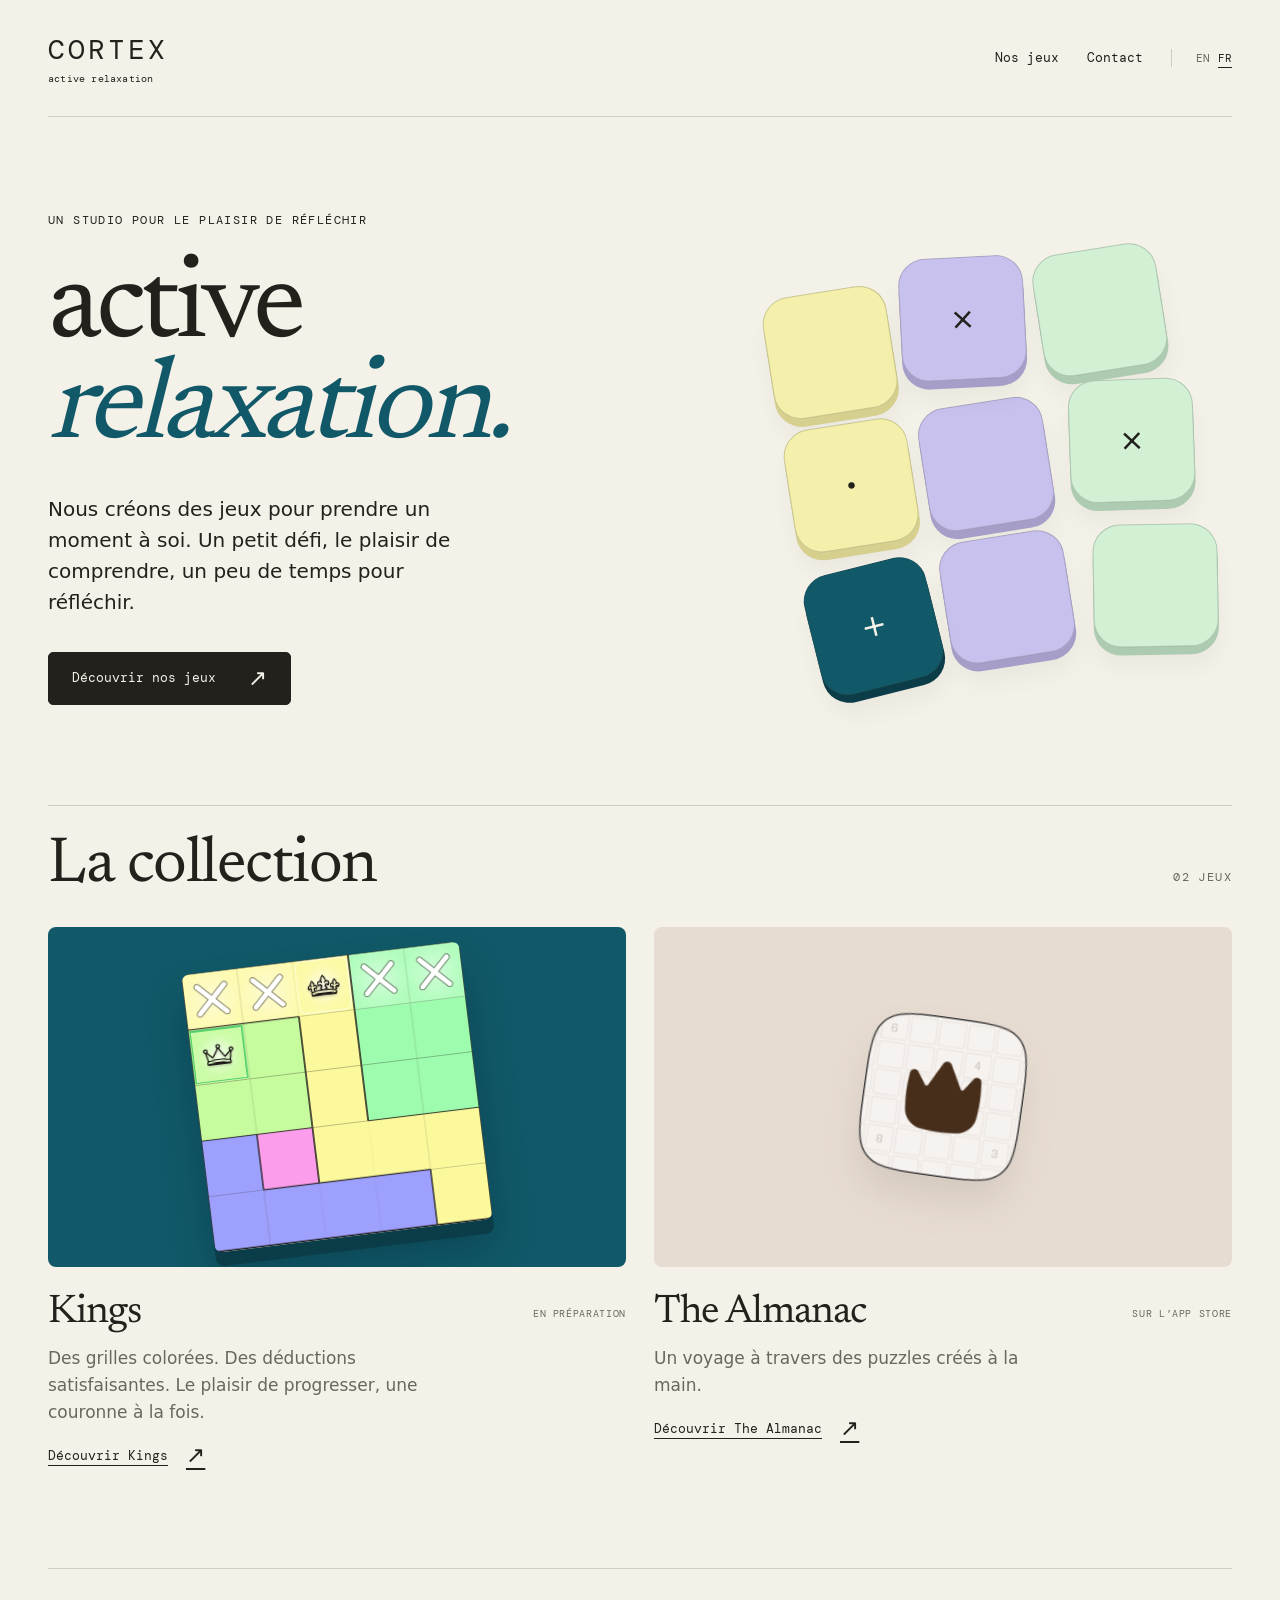
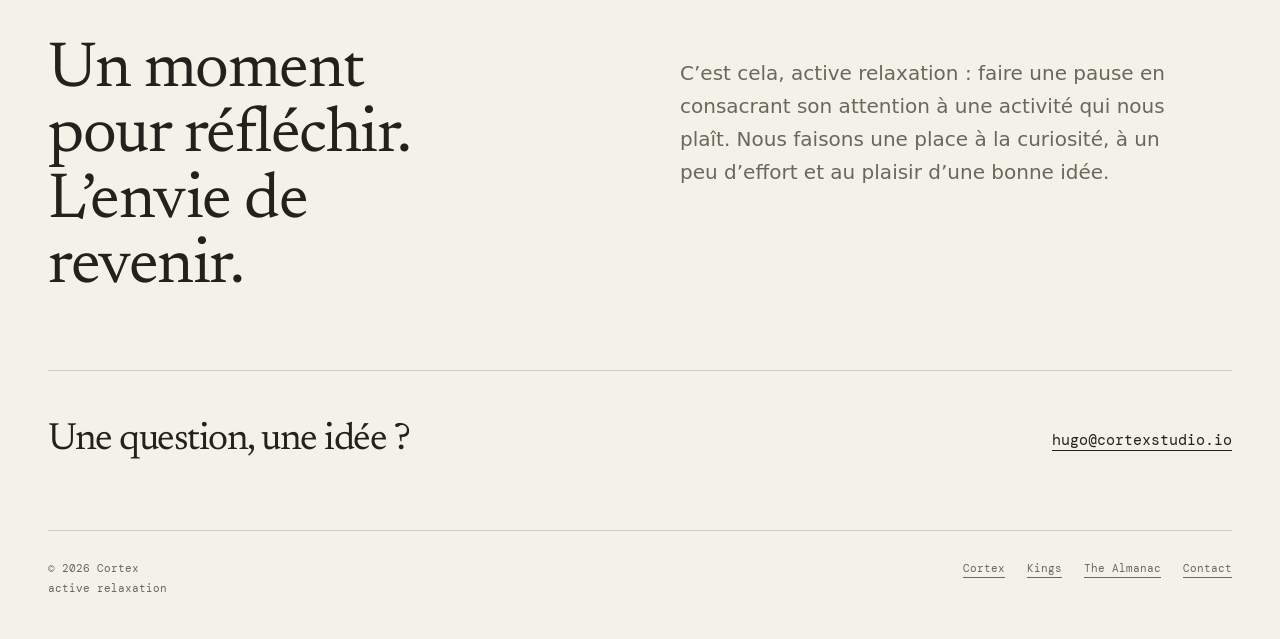
==== fr/index.html @ 21cb0bd0 "Make Cortex the studio home with dedicated game pages" ====
<!doctype html><html lang="fr"><head><meta charset="utf-8"><meta name="viewport" content="width=device-width,initial-scale=1"><title>Cortex — active relaxation</title><meta name="description" content="Nous créons des jeux pour prendre un moment à soi. Un petit défi, le plaisir de comprendre, un peu de temps pour réfléchir."><meta name="theme-color" content="#f4f1e9"><link rel="canonical" href="https://cortexstudio.io/fr/"><link rel="alternate" hreflang="en" href="https://cortexstudio.io/"><link rel="alternate" hreflang="fr" href="https://cortexstudio.io/fr/"><link rel="alternate" hreflang="x-default" href="https://cortexstudio.io/"><meta property="og:title" content="Cortex — active relaxation"><meta property="og:description" content="Nous créons des jeux pour prendre un moment à soi. Un petit défi, le plaisir de comprendre, un peu de temps pour réfléchir."><meta property="og:type" content="website"><meta property="og:url" content="https://cortexstudio.io/fr/"><link rel="stylesheet" href="/assets/site.css"></head><body><a class="skip" href="#main">Aller au contenu</a><div class="wrap"><header class="site-header"><a class="brand" href="/fr/" aria-label="Accueil Cortex"><strong>CORTEX</strong><small>active relaxation</small></a><nav class="site-nav" aria-label="Navigation principale"><a href="/fr/#games">Nos jeux</a><a class="contact-link" href="/fr/#contact">Contact</a><div class="languages"><a lang="en" href="/" >EN</a><a lang="fr" href="/fr/" aria-current="page">FR</a></div></nav></header><main id="main">
 <section class="hero"><div><p class="eyebrow">Un studio pour le plaisir de réfléchir</p><h1 lang="en">active<br><em>relaxation.</em></h1><p class="intro">Nous créons des jeux pour prendre un moment à soi. Un petit défi, le plaisir de comprendre, un peu de temps pour réfléchir.</p><a class="button" href="#games">Découvrir nos jeux<span class="arrow" aria-hidden="true">↗</span></a></div><div class="play-art" aria-hidden="true"><div class="art-grid"><i></i><i>×</i><i></i><i>·</i><i></i><i>×</i><i>+</i><i></i><i></i></div></div></section>
 <section id="games" aria-labelledby="collection"><div class="section-heading"><h2 id="collection">La collection</h2><span class="eyebrow muted">02 jeux</span></div><div class="games">
 <article class="game-card"><a class="game-art" href="/kings/fr/" aria-label="Découvrir Kings"><div class="board-window"><img src="/assets/kings/01-classic.png" alt="Une grille classique Kings colorée, avec des couronnes et des croix placées." width="1206" height="2622"></div></a><div class="card-top"><h3>Kings</h3><span class="tag muted">En préparation</span></div><p>Des grilles colorées. Des déductions satisfaisantes. Le plaisir de progresser, une couronne à la fois.</p><div><a class="text-link" href="/kings/fr/">Découvrir Kings<span class="arrow" aria-hidden="true">↗</span></a></div></article>
 <article class="game-card"><a class="game-art almanac-art" href="/the-almanac/fr/" aria-label="Découvrir The Almanac"><img src="/appicon.png" alt="The Almanac" width="160" height="160" loading="lazy"></a><div class="card-top"><h3>The Almanac</h3><span class="tag muted">Sur l’App Store</span></div><p>Un voyage à travers des puzzles créés à la main.</p><div><a class="text-link" href="/the-almanac/fr/">Découvrir The Almanac<span class="arrow" aria-hidden="true">↗</span></a></div></article></div></section>
 <section class="manifesto"><h2>Un moment pour réfléchir.<br>L’envie de revenir.</h2><p>C’est cela, active relaxation : faire une pause en consacrant son attention à une activité qui nous plaît. Nous faisons une place à la curiosité, à un peu d’effort et au plaisir d’une bonne idée.</p></section><section id="contact" class="contact"><h2>Une question, une idée ?</h2><a href="mailto:hugo@cortexstudio.io">hugo@cortexstudio.io</a></section></main><footer class="site-footer"><div>© 2026 Cortex<br>active relaxation</div><nav aria-label="Liens utiles"><a href="/fr/">Cortex</a><a href="/kings/fr/">Kings</a><a href="/the-almanac/fr/">The Almanac</a><a href="mailto:hugo@cortexstudio.io">Contact</a></nav></footer></div></body></html>
---- assets/site.css ----
@font-face{font-family:DM;src:url('/assets/fonts/DMMono-Regular.ttf') format('truetype');font-display:swap}
@font-face{font-family:Newsreader;src:url('/assets/fonts/Newsreader-Regular.ttf') format('truetype');font-display:swap}
:root{color-scheme:light;--paper:#f4f1e9;--ink:#22211c;--muted:#68685c;--line:#cecec0;--teal:#115968;--mint:#d2f0d4;--yellow:#f4efaa;--lavender:#c9c1ed}
*{box-sizing:border-box}html{scroll-behavior:smooth;scroll-padding-top:30px}body{margin:0;background:var(--paper);color:var(--ink);font:17px/1.65 system-ui,sans-serif}img{max-width:100%;display:block;height:auto}a{color:inherit;text-underline-offset:5px}a:focus-visible,summary:focus-visible{outline:3px solid var(--teal);outline-offset:6px}h1,h2,h3,p{margin:0}h1,h2,h3{font-family:Newsreader,Georgia,serif;font-weight:400;line-height:1.02}h2{font-size:clamp(36px,5vw,64px);letter-spacing:-1.5px}h3{font-size:40px;letter-spacing:-1px}.wrap{width:min(1200px,calc(100% - 96px));margin:auto}.mono,.eyebrow,.button,.languages,.site-nav{font-family:DM,monospace}.eyebrow{font-size:12px;letter-spacing:1.4px;text-transform:uppercase}.muted{color:var(--muted)}.site-header{display:flex;justify-content:space-between;align-items:center;gap:32px;padding-block:31px;border-bottom:1px solid var(--line)}.brand{text-decoration:none;display:grid;line-height:1.2}.brand strong{font:28px DM,monospace;letter-spacing:3px;font-weight:400}.brand small{font:10px DM,monospace;letter-spacing:.2px;margin-top:4px}.site-nav{display:flex;align-items:center;gap:28px;font-size:13px}.site-nav>a{text-decoration:none}.site-nav>a:hover{text-decoration:underline}.languages{display:flex;gap:8px;font-size:11px;border-left:1px solid var(--line);padding-left:24px}.languages a{text-decoration:none;color:var(--muted)}.languages [aria-current]{color:var(--ink);text-decoration:underline}.skip{position:fixed;top:-100px;left:12px;background:var(--ink);color:white;padding:12px;z-index:20}.skip:focus{top:12px}.hero{display:grid;grid-template-columns:1.2fr 1fr;align-items:center;gap:60px;padding:94px 0 100px}.hero h1{font-size:clamp(76px,9vw,124px);letter-spacing:-5px;line-height:.88;margin:28px 0}.hero h1 em{color:var(--teal);font-weight:400}.hero .intro{font-size:20px;max-width:440px;margin:32px 0 34px;line-height:1.55}.button{display:inline-flex;align-items:center;justify-content:space-between;gap:32px;min-height:52px;padding:14px 23px;background:var(--ink);border:1px solid var(--ink);color:var(--paper);border-radius:5px;text-decoration:none;font-size:13px;transition:background .18s,transform .18s}.button:hover{background:var(--teal);transform:translateY(-2px)}.button.light{background:var(--paper);color:var(--ink)}.button.light:hover{background:white}.arrow{font-family:system-ui;font-size:23px;line-height:1}.play-art{aspect-ratio:1;position:relative;max-width:440px;width:100%;justify-self:center}.art-grid{display:grid;grid-template-columns:repeat(3,1fr);gap:11px;position:absolute;inset:30px 12px 18px 30px;transform:rotate(-9deg)}.art-grid i{border:1px solid #323b3238;border-radius:22%;background:var(--mint);box-shadow:0 8px 0 #adcbb0,0 20px 25px #22211c0b;display:grid;place-items:center;font-style:normal;font:52px Newsreader,serif}.art-grid i:nth-child(3n+1){background:var(--yellow);box-shadow:0 8px 0 #d6cf8e,0 20px 25px #22211c0b}.art-grid i:nth-child(3n+2){background:var(--lavender);box-shadow:0 8px 0 #a69ec8,0 20px 25px #22211c0b}.art-grid i:nth-child(2){transform:translateY(-13px) rotate(6deg)}.art-grid i:nth-child(6){transform:translateX(11px) rotate(7deg)}.art-grid i:nth-child(7){background:var(--teal);color:var(--paper);box-shadow:0 8px 0 #0b3c47,0 20px 25px #22211c0b;transform:translateY(8px) rotate(-5deg)}.art-grid i:nth-child(9){transform:translate(12px,12px) rotate(8deg)}.section-heading{display:flex;align-items:baseline;justify-content:space-between;gap:22px;padding:28px 0;border-top:1px solid var(--line)}.games{display:grid;grid-template-columns:1fr 1fr;gap:28px}.game-card{min-width:0;display:flex;flex-direction:column}.game-art{height:340px;display:grid;place-items:center;overflow:hidden;border-radius:8px;background:var(--teal);position:relative}.game-art:hover .board-window{transform:rotate(-4deg) translateY(-5px)}.board-window{width:65%;aspect-ratio:1;position:relative;overflow:hidden;border-radius:8px;box-shadow:0 14px 0 #0b3d48,0 26px 36px #052c3f66;transform:rotate(-7deg);transition:transform .3s}.board-window img{position:absolute;max-width:none;width:104%;left:-2%;top:-69%}.game-art.almanac-art{background:#e7dcd2}.almanac-art img{width:160px;filter:drop-shadow(0 24px 18px #4c40351c);transform:rotate(8deg)}.game-card .card-top{display:flex;justify-content:space-between;align-items:center;gap:14px;margin:26px 0 11px}.tag{font:10px DM,monospace;text-transform:uppercase;letter-spacing:.65px;white-space:nowrap}.game-card>p{color:var(--muted);max-width:380px;line-height:1.6}.text-link{font:13px DM,monospace;display:inline-flex;gap:18px;align-items:center;margin-top:18px}.manifesto{margin-top:100px;padding:70px 0;display:grid;grid-template-columns:1fr 1fr;gap:80px;border-top:1px solid var(--line)}.manifesto h2{max-width:440px}.manifesto p{margin-top:18px;font-size:20px;max-width:500px;color:var(--muted)}.contact{padding:50px 0 70px;border-top:1px solid var(--line);display:flex;align-items:center;justify-content:space-between;gap:30px}.contact h2{font-size:38px}.contact>a{font-family:DM,monospace;font-size:15px;overflow-wrap:anywhere}.site-footer{border-top:1px solid var(--line);display:flex;align-items:start;justify-content:space-between;gap:30px;padding:28px 0 40px;font:11px/1.8 DM,monospace;color:var(--muted)}.site-footer nav{display:flex;gap:22px;flex-wrap:wrap}.crumb{font:12px DM,monospace;color:var(--muted);padding-top:32px}.crumb a{text-decoration:none}.product-hero{display:grid;grid-template-columns:1.2fr 1fr;gap:90px;align-items:center;padding:50px 0 90px}.product-hero h1{font-size:clamp(100px,12vw,160px);letter-spacing:-6px;line-height:.95;margin:24px 0 12px}.product-hero .promise{font:38px/1.13 Newsreader,Georgia,serif;max-width:500px;margin-bottom:25px}.product-hero .description{max-width:460px;color:var(--muted);font-size:18px;margin-bottom:28px}.availability{display:flex;align-items:center;gap:10px;font:11px DM,monospace}.availability:before{content:'';width:7px;height:7px;border-radius:50%;background:var(--teal)}.product-art{background:var(--teal);padding:28px 32px;display:flex;justify-content:center;align-items:center;border-radius:10px;position:relative}.screen{width:245px;border-radius:24px;overflow:hidden;box-shadow:0 16px 30px #001b2040;border:1px solid #ffffff4a;background:var(--paper)}.screen img{width:100%}.product-intro{border-top:1px solid var(--line);padding:65px 0;display:grid;grid-template-columns:1fr 1fr;gap:70px}.product-intro p{font-size:20px;color:var(--muted)}.features{display:grid;grid-template-columns:1fr 1fr;gap:28px}.feature{background:#ebe8df;border-radius:8px;padding:36px 36px 0;overflow:hidden}.feature:nth-child(2){background:#e0eae3}.feature .eyebrow{color:var(--muted);margin-bottom:20px}.feature p{margin:14px 0 30px;color:var(--muted);max-width:400px}.feature-image{max-width:240px;margin:auto;height:340px;overflow:hidden;border:1px solid #22211c33;border-radius:20px 20px 0 0}.feature-image img{width:100%}.details{display:grid;grid-template-columns:1fr 1fr;gap:80px;padding:70px 0}.details p{margin:16px 0;color:var(--muted)}.details h3{font-size:32px}.product-links{border-top:1px solid var(--line);padding:36px 0;display:flex;gap:34px;flex-wrap:wrap;font:13px DM,monospace}.product-links a{min-height:30px}.almanac-product-art{background:#e7dcd2;aspect-ratio:1}.almanac-product-art img{width:200px;filter:drop-shadow(0 24px 18px #4c40351c)}.almanac-title{font-size:clamp(68px,8vw,106px)!important;letter-spacing:-3px!important}.store-link{margin-top:20px;display:inline-block}.store-link img{width:170px}.sr-only{position:absolute;width:1px;height:1px;overflow:hidden;clip-path:inset(50%)}
@media(max-width:900px){.wrap{width:calc(100% - 56px)}.hero{gap:22px;padding:70px 0}.hero h1{font-size:88px}.play-art{max-width:340px}.art-grid i{font-size:38px}.game-art{height:270px}.game-card .card-top{align-items:start;flex-direction:column;gap:8px}.manifesto{gap:35px}.product-hero{gap:35px}.product-art{padding:24px}.screen{width:220px}.details{gap:40px}.site-nav{gap:20px}.product-hero .promise{font-size:32px}}
@media(max-width:600px){body{font-size:16px}.wrap{width:calc(100% - 40px)}.site-header{padding:22px 0;gap:15px}.brand strong{font-size:23px;letter-spacing:2px}.brand small{font-size:9px}.site-nav{gap:16px;font-size:11px}.site-nav .contact-link{display:none}.languages{padding-left:12px;gap:7px}.hero{grid-template-columns:1fr;padding:54px 0 48px;gap:28px}.hero h1{font-size:clamp(78px,18vw,110px);letter-spacing:-4px;margin:23px 0}.hero .intro{font-size:18px;margin:24px 0 28px;max-width:345px}.play-art{max-width:300px;justify-self:center}.art-grid{inset:20px 20px 25px 20px;gap:8px}.art-grid i{font-size:38px}.hero .eyebrow{font-size:10px}.games{grid-template-columns:1fr;gap:45px}.game-art{height:310px}.board-window{width:67%}.game-card .card-top{flex-direction:row;align-items:center;margin-top:22px}.game-card h3{font-size:36px}.section-heading{align-items:center}.section-heading .eyebrow{font-size:10px}.section-heading h2{font-size:38px}.manifesto{grid-template-columns:1fr;margin-top:60px;padding:45px 0;gap:10px}.manifesto h2{font-size:42px}.manifesto p{font-size:18px}.contact{flex-direction:column;align-items:start;gap:20px;padding:38px 0 48px}.contact h2{font-size:34px}.site-footer{flex-direction:column;gap:20px;font-size:10px}.site-footer nav{gap:18px}.product-hero{grid-template-columns:1fr;gap:36px;padding:32px 0 48px}.product-hero h1{font-size:110px;margin-top:20px}.product-hero .promise{font-size:32px}.product-art{padding:28px}.screen{width:235px}.product-intro{padding:40px 0;grid-template-columns:1fr;gap:20px}.product-intro h2{font-size:40px}.product-intro p{font-size:18px}.features{grid-template-columns:1fr}.feature{padding:28px 26px 0}.feature h3{font-size:36px}.details{grid-template-columns:1fr;gap:32px;padding:45px 0}.product-links{gap:20px}.almanac-product-art{aspect-ratio:1.2}.almanac-title{font-size:80px!important}}
.board-window{width:min(65%,280px)}.feature-image{height:auto;aspect-ratio:1206/2622}.product-links .arrow{margin-left:8px}
@media(max-width:360px){.hero h1{font-size:64px}.game-card .card-top{align-items:start;flex-direction:column}.site-nav{gap:10px}.languages{padding-left:9px}.product-art{padding:22px}.feature{padding-inline:22px}}
@media(prefers-reduced-motion:reduce){html{scroll-behavior:auto}*,*:before,*:after{transition:none!important;animation:none!important}}
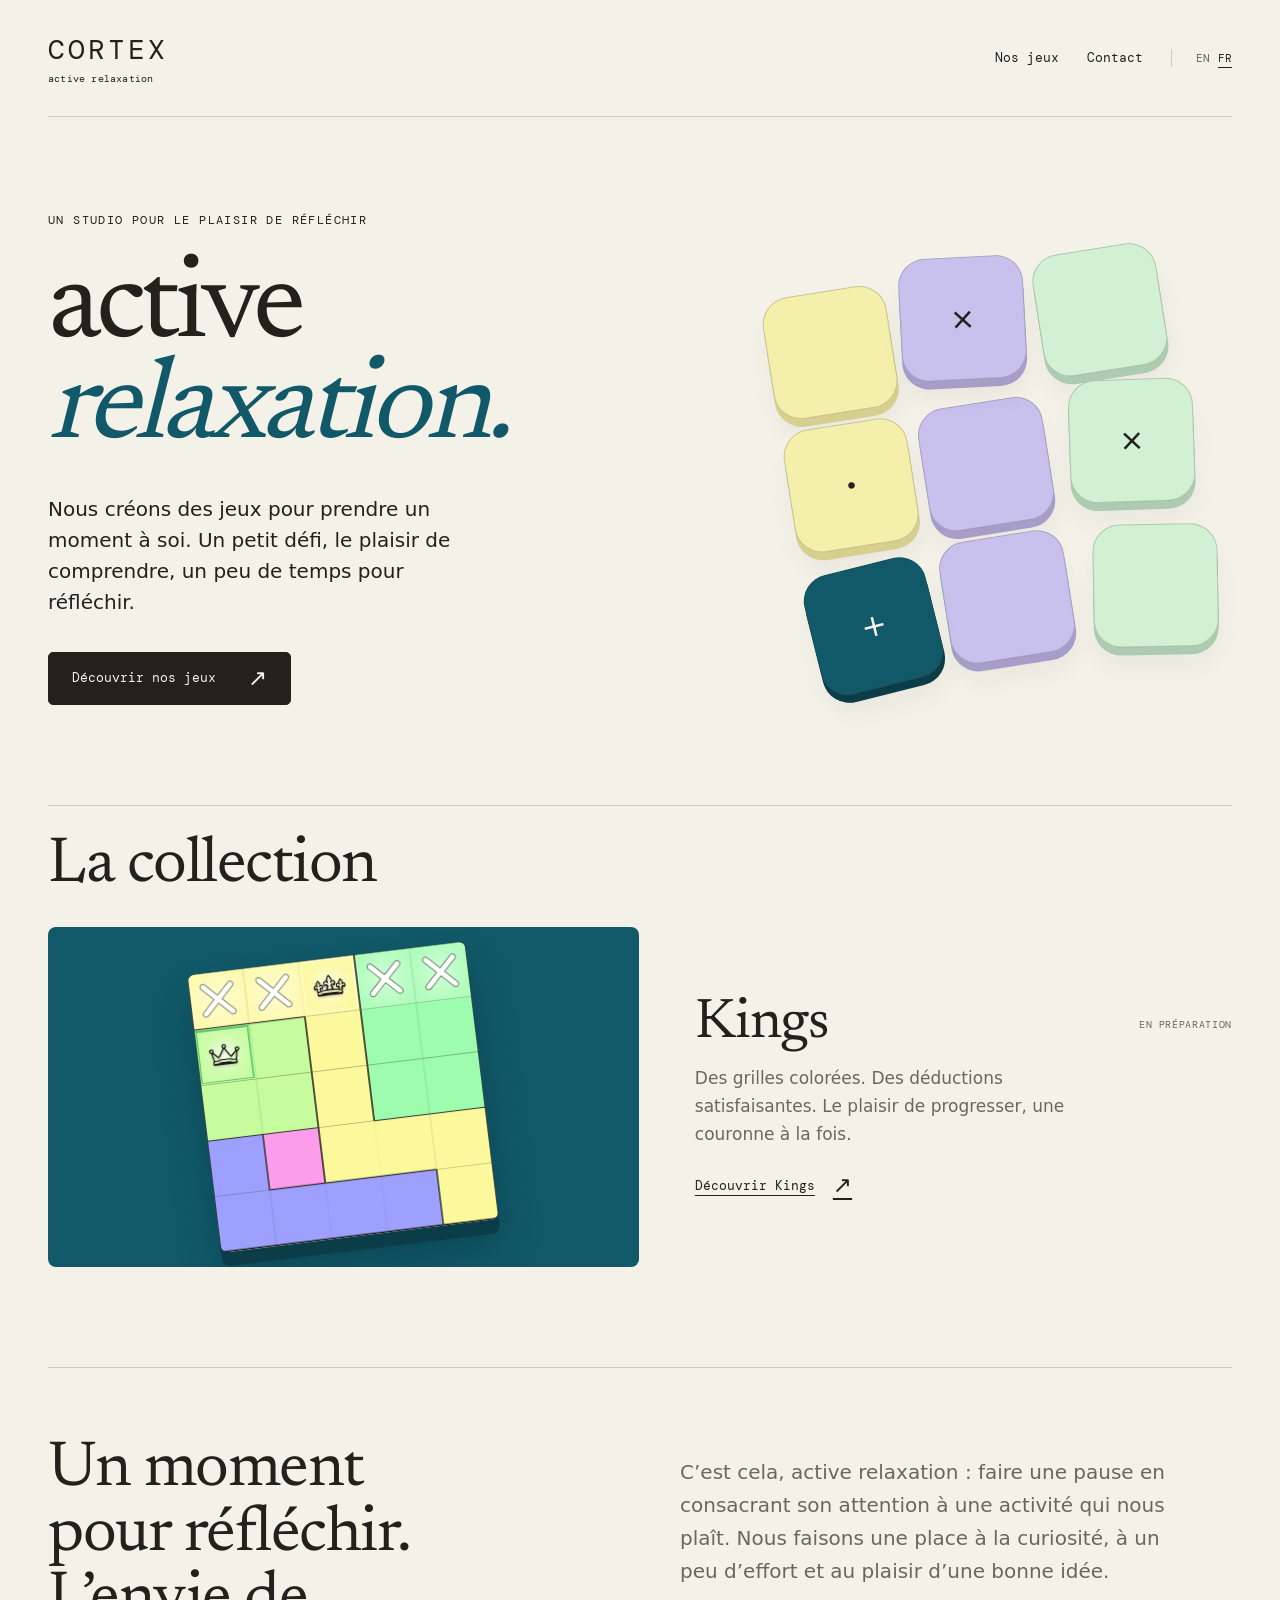
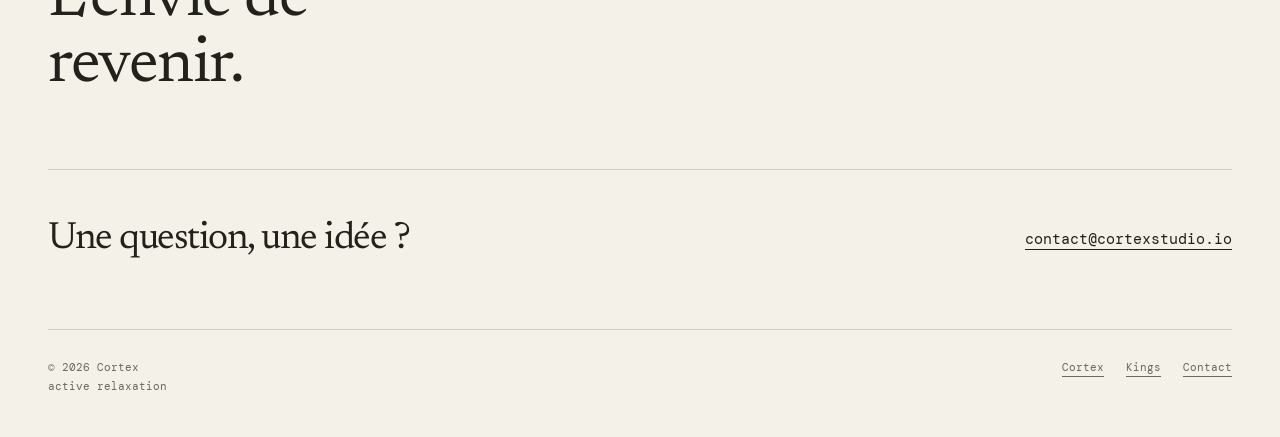
==== commit 5e864016: "Remove The Almanac and use the Cortex contact address" ====
--- a/fr/index.html
+++ b/fr/index.html
@@ -1,6 +1,5 @@
 <!doctype html><html lang="fr"><head><meta charset="utf-8"><meta name="viewport" content="width=device-width,initial-scale=1"><title>Cortex — active relaxation</title><meta name="description" content="Nous créons des jeux pour prendre un moment à soi. Un petit défi, le plaisir de comprendre, un peu de temps pour réfléchir."><meta name="theme-color" content="#f4f1e9"><link rel="canonical" href="https://cortexstudio.io/fr/"><link rel="alternate" hreflang="en" href="https://cortexstudio.io/"><link rel="alternate" hreflang="fr" href="https://cortexstudio.io/fr/"><link rel="alternate" hreflang="x-default" href="https://cortexstudio.io/"><meta property="og:title" content="Cortex — active relaxation"><meta property="og:description" content="Nous créons des jeux pour prendre un moment à soi. Un petit défi, le plaisir de comprendre, un peu de temps pour réfléchir."><meta property="og:type" content="website"><meta property="og:url" content="https://cortexstudio.io/fr/"><link rel="stylesheet" href="/assets/site.css"></head><body><a class="skip" href="#main">Aller au contenu</a><div class="wrap"><header class="site-header"><a class="brand" href="/fr/" aria-label="Accueil Cortex"><strong>CORTEX</strong><small>active relaxation</small></a><nav class="site-nav" aria-label="Navigation principale"><a href="/fr/#games">Nos jeux</a><a class="contact-link" href="/fr/#contact">Contact</a><div class="languages"><a lang="en" href="/" >EN</a><a lang="fr" href="/fr/" aria-current="page">FR</a></div></nav></header><main id="main">
  <section class="hero"><div><p class="eyebrow">Un studio pour le plaisir de réfléchir</p><h1 lang="en">active<br><em>relaxation.</em></h1><p class="intro">Nous créons des jeux pour prendre un moment à soi. Un petit défi, le plaisir de comprendre, un peu de temps pour réfléchir.</p><a class="button" href="#games">Découvrir nos jeux<span class="arrow" aria-hidden="true">↗</span></a></div><div class="play-art" aria-hidden="true"><div class="art-grid"><i></i><i>×</i><i></i><i>·</i><i></i><i>×</i><i>+</i><i></i><i></i></div></div></section>
- <section id="games" aria-labelledby="collection"><div class="section-heading"><h2 id="collection">La collection</h2><span class="eyebrow muted">02 jeux</span></div><div class="games">
- <article class="game-card"><a class="game-art" href="/kings/fr/" aria-label="Découvrir Kings"><div class="board-window"><img src="/assets/kings/01-classic.png" alt="Une grille classique Kings colorée, avec des couronnes et des croix placées." width="1206" height="2622"></div></a><div class="card-top"><h3>Kings</h3><span class="tag muted">En préparation</span></div><p>Des grilles colorées. Des déductions satisfaisantes. Le plaisir de progresser, une couronne à la fois.</p><div><a class="text-link" href="/kings/fr/">Découvrir Kings<span class="arrow" aria-hidden="true">↗</span></a></div></article>
- <article class="game-card"><a class="game-art almanac-art" href="/the-almanac/fr/" aria-label="Découvrir The Almanac"><img src="/appicon.png" alt="The Almanac" width="160" height="160" loading="lazy"></a><div class="card-top"><h3>The Almanac</h3><span class="tag muted">Sur l’App Store</span></div><p>Un voyage à travers des puzzles créés à la main.</p><div><a class="text-link" href="/the-almanac/fr/">Découvrir The Almanac<span class="arrow" aria-hidden="true">↗</span></a></div></article></div></section>
- <section class="manifesto"><h2>Un moment pour réfléchir.<br>L’envie de revenir.</h2><p>C’est cela, active relaxation : faire une pause en consacrant son attention à une activité qui nous plaît. Nous faisons une place à la curiosité, à un peu d’effort et au plaisir d’une bonne idée.</p></section><section id="contact" class="contact"><h2>Une question, une idée ?</h2><a href="mailto:hugo@cortexstudio.io">hugo@cortexstudio.io</a></section></main><footer class="site-footer"><div>© 2026 Cortex<br>active relaxation</div><nav aria-label="Liens utiles"><a href="/fr/">Cortex</a><a href="/kings/fr/">Kings</a><a href="/the-almanac/fr/">The Almanac</a><a href="mailto:hugo@cortexstudio.io">Contact</a></nav></footer></div></body></html>+ <section id="games" aria-labelledby="collection"><div class="section-heading"><h2 id="collection">La collection</h2></div><div class="games">
+ <article class="game-card"><a class="game-art" href="/kings/fr/" aria-label="Découvrir Kings"><div class="board-window"><img src="/assets/kings/01-classic.png" alt="Une grille classique Kings colorée, avec des couronnes et des croix placées." width="1206" height="2622"></div></a><div class="game-summary"><div class="card-top"><h3>Kings</h3><span class="tag muted">En préparation</span></div><p>Des grilles colorées. Des déductions satisfaisantes. Le plaisir de progresser, une couronne à la fois.</p><div><a class="text-link" href="/kings/fr/">Découvrir Kings<span class="arrow" aria-hidden="true">↗</span></a></div></div></article></div></section>
+ <section class="manifesto"><h2>Un moment pour réfléchir.<br>L’envie de revenir.</h2><p>C’est cela, active relaxation : faire une pause en consacrant son attention à une activité qui nous plaît. Nous faisons une place à la curiosité, à un peu d’effort et au plaisir d’une bonne idée.</p></section><section id="contact" class="contact"><h2>Une question, une idée ?</h2><a href="mailto:contact@cortexstudio.io">contact@cortexstudio.io</a></section></main><footer class="site-footer"><div>© 2026 Cortex<br>active relaxation</div><nav aria-label="Liens utiles"><a href="/fr/">Cortex</a><a href="/kings/fr/">Kings</a><a href="mailto:contact@cortexstudio.io">Contact</a></nav></footer></div></body></html>
--- a/assets/site.css
+++ b/assets/site.css
@@ -1,9 +1,11 @@
 @font-face{font-family:DM;src:url('/assets/fonts/DMMono-Regular.ttf') format('truetype');font-display:swap}
 @font-face{font-family:Newsreader;src:url('/assets/fonts/Newsreader-Regular.ttf') format('truetype');font-display:swap}
 :root{color-scheme:light;--paper:#f4f1e9;--ink:#22211c;--muted:#68685c;--line:#cecec0;--teal:#115968;--mint:#d2f0d4;--yellow:#f4efaa;--lavender:#c9c1ed}
-*{box-sizing:border-box}html{scroll-behavior:smooth;scroll-padding-top:30px}body{margin:0;background:var(--paper);color:var(--ink);font:17px/1.65 system-ui,sans-serif}img{max-width:100%;display:block;height:auto}a{color:inherit;text-underline-offset:5px}a:focus-visible,summary:focus-visible{outline:3px solid var(--teal);outline-offset:6px}h1,h2,h3,p{margin:0}h1,h2,h3{font-family:Newsreader,Georgia,serif;font-weight:400;line-height:1.02}h2{font-size:clamp(36px,5vw,64px);letter-spacing:-1.5px}h3{font-size:40px;letter-spacing:-1px}.wrap{width:min(1200px,calc(100% - 96px));margin:auto}.mono,.eyebrow,.button,.languages,.site-nav{font-family:DM,monospace}.eyebrow{font-size:12px;letter-spacing:1.4px;text-transform:uppercase}.muted{color:var(--muted)}.site-header{display:flex;justify-content:space-between;align-items:center;gap:32px;padding-block:31px;border-bottom:1px solid var(--line)}.brand{text-decoration:none;display:grid;line-height:1.2}.brand strong{font:28px DM,monospace;letter-spacing:3px;font-weight:400}.brand small{font:10px DM,monospace;letter-spacing:.2px;margin-top:4px}.site-nav{display:flex;align-items:center;gap:28px;font-size:13px}.site-nav>a{text-decoration:none}.site-nav>a:hover{text-decoration:underline}.languages{display:flex;gap:8px;font-size:11px;border-left:1px solid var(--line);padding-left:24px}.languages a{text-decoration:none;color:var(--muted)}.languages [aria-current]{color:var(--ink);text-decoration:underline}.skip{position:fixed;top:-100px;left:12px;background:var(--ink);color:white;padding:12px;z-index:20}.skip:focus{top:12px}.hero{display:grid;grid-template-columns:1.2fr 1fr;align-items:center;gap:60px;padding:94px 0 100px}.hero h1{font-size:clamp(76px,9vw,124px);letter-spacing:-5px;line-height:.88;margin:28px 0}.hero h1 em{color:var(--teal);font-weight:400}.hero .intro{font-size:20px;max-width:440px;margin:32px 0 34px;line-height:1.55}.button{display:inline-flex;align-items:center;justify-content:space-between;gap:32px;min-height:52px;padding:14px 23px;background:var(--ink);border:1px solid var(--ink);color:var(--paper);border-radius:5px;text-decoration:none;font-size:13px;transition:background .18s,transform .18s}.button:hover{background:var(--teal);transform:translateY(-2px)}.button.light{background:var(--paper);color:var(--ink)}.button.light:hover{background:white}.arrow{font-family:system-ui;font-size:23px;line-height:1}.play-art{aspect-ratio:1;position:relative;max-width:440px;width:100%;justify-self:center}.art-grid{display:grid;grid-template-columns:repeat(3,1fr);gap:11px;position:absolute;inset:30px 12px 18px 30px;transform:rotate(-9deg)}.art-grid i{border:1px solid #323b3238;border-radius:22%;background:var(--mint);box-shadow:0 8px 0 #adcbb0,0 20px 25px #22211c0b;display:grid;place-items:center;font-style:normal;font:52px Newsreader,serif}.art-grid i:nth-child(3n+1){background:var(--yellow);box-shadow:0 8px 0 #d6cf8e,0 20px 25px #22211c0b}.art-grid i:nth-child(3n+2){background:var(--lavender);box-shadow:0 8px 0 #a69ec8,0 20px 25px #22211c0b}.art-grid i:nth-child(2){transform:translateY(-13px) rotate(6deg)}.art-grid i:nth-child(6){transform:translateX(11px) rotate(7deg)}.art-grid i:nth-child(7){background:var(--teal);color:var(--paper);box-shadow:0 8px 0 #0b3c47,0 20px 25px #22211c0b;transform:translateY(8px) rotate(-5deg)}.art-grid i:nth-child(9){transform:translate(12px,12px) rotate(8deg)}.section-heading{display:flex;align-items:baseline;justify-content:space-between;gap:22px;padding:28px 0;border-top:1px solid var(--line)}.games{display:grid;grid-template-columns:1fr 1fr;gap:28px}.game-card{min-width:0;display:flex;flex-direction:column}.game-art{height:340px;display:grid;place-items:center;overflow:hidden;border-radius:8px;background:var(--teal);position:relative}.game-art:hover .board-window{transform:rotate(-4deg) translateY(-5px)}.board-window{width:65%;aspect-ratio:1;position:relative;overflow:hidden;border-radius:8px;box-shadow:0 14px 0 #0b3d48,0 26px 36px #052c3f66;transform:rotate(-7deg);transition:transform .3s}.board-window img{position:absolute;max-width:none;width:104%;left:-2%;top:-69%}.game-art.almanac-art{background:#e7dcd2}.almanac-art img{width:160px;filter:drop-shadow(0 24px 18px #4c40351c);transform:rotate(8deg)}.game-card .card-top{display:flex;justify-content:space-between;align-items:center;gap:14px;margin:26px 0 11px}.tag{font:10px DM,monospace;text-transform:uppercase;letter-spacing:.65px;white-space:nowrap}.game-card>p{color:var(--muted);max-width:380px;line-height:1.6}.text-link{font:13px DM,monospace;display:inline-flex;gap:18px;align-items:center;margin-top:18px}.manifesto{margin-top:100px;padding:70px 0;display:grid;grid-template-columns:1fr 1fr;gap:80px;border-top:1px solid var(--line)}.manifesto h2{max-width:440px}.manifesto p{margin-top:18px;font-size:20px;max-width:500px;color:var(--muted)}.contact{padding:50px 0 70px;border-top:1px solid var(--line);display:flex;align-items:center;justify-content:space-between;gap:30px}.contact h2{font-size:38px}.contact>a{font-family:DM,monospace;font-size:15px;overflow-wrap:anywhere}.site-footer{border-top:1px solid var(--line);display:flex;align-items:start;justify-content:space-between;gap:30px;padding:28px 0 40px;font:11px/1.8 DM,monospace;color:var(--muted)}.site-footer nav{display:flex;gap:22px;flex-wrap:wrap}.crumb{font:12px DM,monospace;color:var(--muted);padding-top:32px}.crumb a{text-decoration:none}.product-hero{display:grid;grid-template-columns:1.2fr 1fr;gap:90px;align-items:center;padding:50px 0 90px}.product-hero h1{font-size:clamp(100px,12vw,160px);letter-spacing:-6px;line-height:.95;margin:24px 0 12px}.product-hero .promise{font:38px/1.13 Newsreader,Georgia,serif;max-width:500px;margin-bottom:25px}.product-hero .description{max-width:460px;color:var(--muted);font-size:18px;margin-bottom:28px}.availability{display:flex;align-items:center;gap:10px;font:11px DM,monospace}.availability:before{content:'';width:7px;height:7px;border-radius:50%;background:var(--teal)}.product-art{background:var(--teal);padding:28px 32px;display:flex;justify-content:center;align-items:center;border-radius:10px;position:relative}.screen{width:245px;border-radius:24px;overflow:hidden;box-shadow:0 16px 30px #001b2040;border:1px solid #ffffff4a;background:var(--paper)}.screen img{width:100%}.product-intro{border-top:1px solid var(--line);padding:65px 0;display:grid;grid-template-columns:1fr 1fr;gap:70px}.product-intro p{font-size:20px;color:var(--muted)}.features{display:grid;grid-template-columns:1fr 1fr;gap:28px}.feature{background:#ebe8df;border-radius:8px;padding:36px 36px 0;overflow:hidden}.feature:nth-child(2){background:#e0eae3}.feature .eyebrow{color:var(--muted);margin-bottom:20px}.feature p{margin:14px 0 30px;color:var(--muted);max-width:400px}.feature-image{max-width:240px;margin:auto;height:340px;overflow:hidden;border:1px solid #22211c33;border-radius:20px 20px 0 0}.feature-image img{width:100%}.details{display:grid;grid-template-columns:1fr 1fr;gap:80px;padding:70px 0}.details p{margin:16px 0;color:var(--muted)}.details h3{font-size:32px}.product-links{border-top:1px solid var(--line);padding:36px 0;display:flex;gap:34px;flex-wrap:wrap;font:13px DM,monospace}.product-links a{min-height:30px}.almanac-product-art{background:#e7dcd2;aspect-ratio:1}.almanac-product-art img{width:200px;filter:drop-shadow(0 24px 18px #4c40351c)}.almanac-title{font-size:clamp(68px,8vw,106px)!important;letter-spacing:-3px!important}.store-link{margin-top:20px;display:inline-block}.store-link img{width:170px}.sr-only{position:absolute;width:1px;height:1px;overflow:hidden;clip-path:inset(50%)}
+*{box-sizing:border-box}html{scroll-behavior:smooth;scroll-padding-top:30px}body{margin:0;background:var(--paper);color:var(--ink);font:17px/1.65 system-ui,sans-serif}img{max-width:100%;display:block;height:auto}a{color:inherit;text-underline-offset:5px}a:focus-visible,summary:focus-visible{outline:3px solid var(--teal);outline-offset:6px}h1,h2,h3,p{margin:0}h1,h2,h3{font-family:Newsreader,Georgia,serif;font-weight:400;line-height:1.02}h2{font-size:clamp(36px,5vw,64px);letter-spacing:-1.5px}h3{font-size:40px;letter-spacing:-1px}.wrap{width:min(1200px,calc(100% - 96px));margin:auto}.mono,.eyebrow,.button,.languages,.site-nav{font-family:DM,monospace}.eyebrow{font-size:12px;letter-spacing:1.4px;text-transform:uppercase}.muted{color:var(--muted)}.site-header{display:flex;justify-content:space-between;align-items:center;gap:32px;padding-block:31px;border-bottom:1px solid var(--line)}.brand{text-decoration:none;display:grid;line-height:1.2}.brand strong{font:28px DM,monospace;letter-spacing:3px;font-weight:400}.brand small{font:10px DM,monospace;letter-spacing:.2px;margin-top:4px}.site-nav{display:flex;align-items:center;gap:28px;font-size:13px}.site-nav>a{text-decoration:none}.site-nav>a:hover{text-decoration:underline}.languages{display:flex;gap:8px;font-size:11px;border-left:1px solid var(--line);padding-left:24px}.languages a{text-decoration:none;color:var(--muted)}.languages [aria-current]{color:var(--ink);text-decoration:underline}.skip{position:fixed;top:-100px;left:12px;background:var(--ink);color:white;padding:12px;z-index:20}.skip:focus{top:12px}.hero{display:grid;grid-template-columns:1.2fr 1fr;align-items:center;gap:60px;padding:94px 0 100px}.hero h1{font-size:clamp(76px,9vw,124px);letter-spacing:-5px;line-height:.88;margin:28px 0}.hero h1 em{color:var(--teal);font-weight:400}.hero .intro{font-size:20px;max-width:440px;margin:32px 0 34px;line-height:1.55}.button{display:inline-flex;align-items:center;justify-content:space-between;gap:32px;min-height:52px;padding:14px 23px;background:var(--ink);border:1px solid var(--ink);color:var(--paper);border-radius:5px;text-decoration:none;font-size:13px;transition:background .18s,transform .18s}.button:hover{background:var(--teal);transform:translateY(-2px)}.button.light{background:var(--paper);color:var(--ink)}.button.light:hover{background:white}.arrow{font-family:system-ui;font-size:23px;line-height:1}.play-art{aspect-ratio:1;position:relative;max-width:440px;width:100%;justify-self:center}.art-grid{display:grid;grid-template-columns:repeat(3,1fr);gap:11px;position:absolute;inset:30px 12px 18px 30px;transform:rotate(-9deg)}.art-grid i{border:1px solid #323b3238;border-radius:22%;background:var(--mint);box-shadow:0 8px 0 #adcbb0,0 20px 25px #22211c0b;display:grid;place-items:center;font-style:normal;font:52px Newsreader,serif}.art-grid i:nth-child(3n+1){background:var(--yellow);box-shadow:0 8px 0 #d6cf8e,0 20px 25px #22211c0b}.art-grid i:nth-child(3n+2){background:var(--lavender);box-shadow:0 8px 0 #a69ec8,0 20px 25px #22211c0b}.art-grid i:nth-child(2){transform:translateY(-13px) rotate(6deg)}.art-grid i:nth-child(6){transform:translateX(11px) rotate(7deg)}.art-grid i:nth-child(7){background:var(--teal);color:var(--paper);box-shadow:0 8px 0 #0b3c47,0 20px 25px #22211c0b;transform:translateY(8px) rotate(-5deg)}.art-grid i:nth-child(9){transform:translate(12px,12px) rotate(8deg)}.section-heading{display:flex;align-items:baseline;justify-content:space-between;gap:22px;padding:28px 0;border-top:1px solid var(--line)}.games{display:grid;grid-template-columns:1fr 1fr;gap:28px}.game-card{min-width:0;display:flex;flex-direction:column}.game-art{height:340px;display:grid;place-items:center;overflow:hidden;border-radius:8px;background:var(--teal);position:relative}.game-art:hover .board-window{transform:rotate(-4deg) translateY(-5px)}.board-window{width:65%;aspect-ratio:1;position:relative;overflow:hidden;border-radius:8px;box-shadow:0 14px 0 #0b3d48,0 26px 36px #052c3f66;transform:rotate(-7deg);transition:transform .3s}.board-window img{position:absolute;max-width:none;width:104%;left:-2%;top:-69%}.game-card .card-top{display:flex;justify-content:space-between;align-items:center;gap:14px;margin:26px 0 11px}.tag{font:10px DM,monospace;text-transform:uppercase;letter-spacing:.65px;white-space:nowrap}.game-card>p{color:var(--muted);max-width:380px;line-height:1.6}.text-link{font:13px DM,monospace;display:inline-flex;gap:18px;align-items:center;margin-top:18px}.manifesto{margin-top:100px;padding:70px 0;display:grid;grid-template-columns:1fr 1fr;gap:80px;border-top:1px solid var(--line)}.manifesto h2{max-width:440px}.manifesto p{margin-top:18px;font-size:20px;max-width:500px;color:var(--muted)}.contact{padding:50px 0 70px;border-top:1px solid var(--line);display:flex;align-items:center;justify-content:space-between;gap:30px}.contact h2{font-size:38px}.contact>a{font-family:DM,monospace;font-size:15px;overflow-wrap:anywhere}.site-footer{border-top:1px solid var(--line);display:flex;align-items:start;justify-content:space-between;gap:30px;padding:28px 0 40px;font:11px/1.8 DM,monospace;color:var(--muted)}.site-footer nav{display:flex;gap:22px;flex-wrap:wrap}.crumb{font:12px DM,monospace;color:var(--muted);padding-top:32px}.crumb a{text-decoration:none}.product-hero{display:grid;grid-template-columns:1.2fr 1fr;gap:90px;align-items:center;padding:50px 0 90px}.product-hero h1{font-size:clamp(100px,12vw,160px);letter-spacing:-6px;line-height:.95;margin:24px 0 12px}.product-hero .promise{font:38px/1.13 Newsreader,Georgia,serif;max-width:500px;margin-bottom:25px}.product-hero .description{max-width:460px;color:var(--muted);font-size:18px;margin-bottom:28px}.availability{display:flex;align-items:center;gap:10px;font:11px DM,monospace}.availability:before{content:'';width:7px;height:7px;border-radius:50%;background:var(--teal)}.product-art{background:var(--teal);padding:28px 32px;display:flex;justify-content:center;align-items:center;border-radius:10px;position:relative}.screen{width:245px;border-radius:24px;overflow:hidden;box-shadow:0 16px 30px #001b2040;border:1px solid #ffffff4a;background:var(--paper)}.screen img{width:100%}.product-intro{border-top:1px solid var(--line);padding:65px 0;display:grid;grid-template-columns:1fr 1fr;gap:70px}.product-intro p{font-size:20px;color:var(--muted)}.features{display:grid;grid-template-columns:1fr 1fr;gap:28px}.feature{background:#ebe8df;border-radius:8px;padding:36px 36px 0;overflow:hidden}.feature:nth-child(2){background:#e0eae3}.feature .eyebrow{color:var(--muted);margin-bottom:20px}.feature p{margin:14px 0 30px;color:var(--muted);max-width:400px}.feature-image{max-width:240px;margin:auto;height:340px;overflow:hidden;border:1px solid #22211c33;border-radius:20px 20px 0 0}.feature-image img{width:100%}.details{display:grid;grid-template-columns:1fr 1fr;gap:80px;padding:70px 0}.details p{margin:16px 0;color:var(--muted)}.details h3{font-size:32px}.product-links{border-top:1px solid var(--line);padding:36px 0;display:flex;gap:34px;flex-wrap:wrap;font:13px DM,monospace}.product-links a{min-height:30px}.store-link{margin-top:20px;display:inline-block}.store-link img{width:170px}.sr-only{position:absolute;width:1px;height:1px;overflow:hidden;clip-path:inset(50%)}
 @media(max-width:900px){.wrap{width:calc(100% - 56px)}.hero{gap:22px;padding:70px 0}.hero h1{font-size:88px}.play-art{max-width:340px}.art-grid i{font-size:38px}.game-art{height:270px}.game-card .card-top{align-items:start;flex-direction:column;gap:8px}.manifesto{gap:35px}.product-hero{gap:35px}.product-art{padding:24px}.screen{width:220px}.details{gap:40px}.site-nav{gap:20px}.product-hero .promise{font-size:32px}}
-@media(max-width:600px){body{font-size:16px}.wrap{width:calc(100% - 40px)}.site-header{padding:22px 0;gap:15px}.brand strong{font-size:23px;letter-spacing:2px}.brand small{font-size:9px}.site-nav{gap:16px;font-size:11px}.site-nav .contact-link{display:none}.languages{padding-left:12px;gap:7px}.hero{grid-template-columns:1fr;padding:54px 0 48px;gap:28px}.hero h1{font-size:clamp(78px,18vw,110px);letter-spacing:-4px;margin:23px 0}.hero .intro{font-size:18px;margin:24px 0 28px;max-width:345px}.play-art{max-width:300px;justify-self:center}.art-grid{inset:20px 20px 25px 20px;gap:8px}.art-grid i{font-size:38px}.hero .eyebrow{font-size:10px}.games{grid-template-columns:1fr;gap:45px}.game-art{height:310px}.board-window{width:67%}.game-card .card-top{flex-direction:row;align-items:center;margin-top:22px}.game-card h3{font-size:36px}.section-heading{align-items:center}.section-heading .eyebrow{font-size:10px}.section-heading h2{font-size:38px}.manifesto{grid-template-columns:1fr;margin-top:60px;padding:45px 0;gap:10px}.manifesto h2{font-size:42px}.manifesto p{font-size:18px}.contact{flex-direction:column;align-items:start;gap:20px;padding:38px 0 48px}.contact h2{font-size:34px}.site-footer{flex-direction:column;gap:20px;font-size:10px}.site-footer nav{gap:18px}.product-hero{grid-template-columns:1fr;gap:36px;padding:32px 0 48px}.product-hero h1{font-size:110px;margin-top:20px}.product-hero .promise{font-size:32px}.product-art{padding:28px}.screen{width:235px}.product-intro{padding:40px 0;grid-template-columns:1fr;gap:20px}.product-intro h2{font-size:40px}.product-intro p{font-size:18px}.features{grid-template-columns:1fr}.feature{padding:28px 26px 0}.feature h3{font-size:36px}.details{grid-template-columns:1fr;gap:32px;padding:45px 0}.product-links{gap:20px}.almanac-product-art{aspect-ratio:1.2}.almanac-title{font-size:80px!important}}
+@media(max-width:600px){body{font-size:16px}.wrap{width:calc(100% - 40px)}.site-header{padding:22px 0;gap:15px}.brand strong{font-size:23px;letter-spacing:2px}.brand small{font-size:9px}.site-nav{gap:16px;font-size:11px}.site-nav .contact-link{display:none}.languages{padding-left:12px;gap:7px}.hero{grid-template-columns:1fr;padding:54px 0 48px;gap:28px}.hero h1{font-size:clamp(78px,18vw,110px);letter-spacing:-4px;margin:23px 0}.hero .intro{font-size:18px;margin:24px 0 28px;max-width:345px}.play-art{max-width:300px;justify-self:center}.art-grid{inset:20px 20px 25px 20px;gap:8px}.art-grid i{font-size:38px}.hero .eyebrow{font-size:10px}.games{grid-template-columns:1fr;gap:45px}.game-art{height:310px}.board-window{width:67%}.game-card .card-top{flex-direction:row;align-items:center;margin-top:22px}.game-card h3{font-size:36px}.section-heading{align-items:center}.section-heading .eyebrow{font-size:10px}.section-heading h2{font-size:38px}.manifesto{grid-template-columns:1fr;margin-top:60px;padding:45px 0;gap:10px}.manifesto h2{font-size:42px}.manifesto p{font-size:18px}.contact{flex-direction:column;align-items:start;gap:20px;padding:38px 0 48px}.contact h2{font-size:34px}.site-footer{flex-direction:column;gap:20px;font-size:10px}.site-footer nav{gap:18px}.product-hero{grid-template-columns:1fr;gap:36px;padding:32px 0 48px}.product-hero h1{font-size:110px;margin-top:20px}.product-hero .promise{font-size:32px}.product-art{padding:28px}.screen{width:235px}.product-intro{padding:40px 0;grid-template-columns:1fr;gap:20px}.product-intro h2{font-size:40px}.product-intro p{font-size:18px}.features{grid-template-columns:1fr}.feature{padding:28px 26px 0}.feature h3{font-size:36px}.details{grid-template-columns:1fr;gap:32px;padding:45px 0}.product-links{gap:20px}}
 .board-window{width:min(65%,280px)}.feature-image{height:auto;aspect-ratio:1206/2622}.product-links .arrow{margin-left:8px}
 @media(max-width:360px){.hero h1{font-size:64px}.game-card .card-top{align-items:start;flex-direction:column}.site-nav{gap:10px}.languages{padding-left:9px}.product-art{padding:22px}.feature{padding-inline:22px}}
 @media(prefers-reduced-motion:reduce){html{scroll-behavior:auto}*,*:before,*:after{transition:none!important;animation:none!important}}
+
+.games{display:block}.game-card{display:grid;grid-template-columns:1.1fr 1fr;gap:56px;align-items:center}.game-summary .card-top{margin-top:0}.game-summary p{max-width:430px;color:var(--muted)}.game-summary h3{font-size:56px}.game-summary .text-link{margin-top:26px}@media(max-width:600px){.game-card{grid-template-columns:1fr;gap:26px}.game-summary h3{font-size:40px}}
